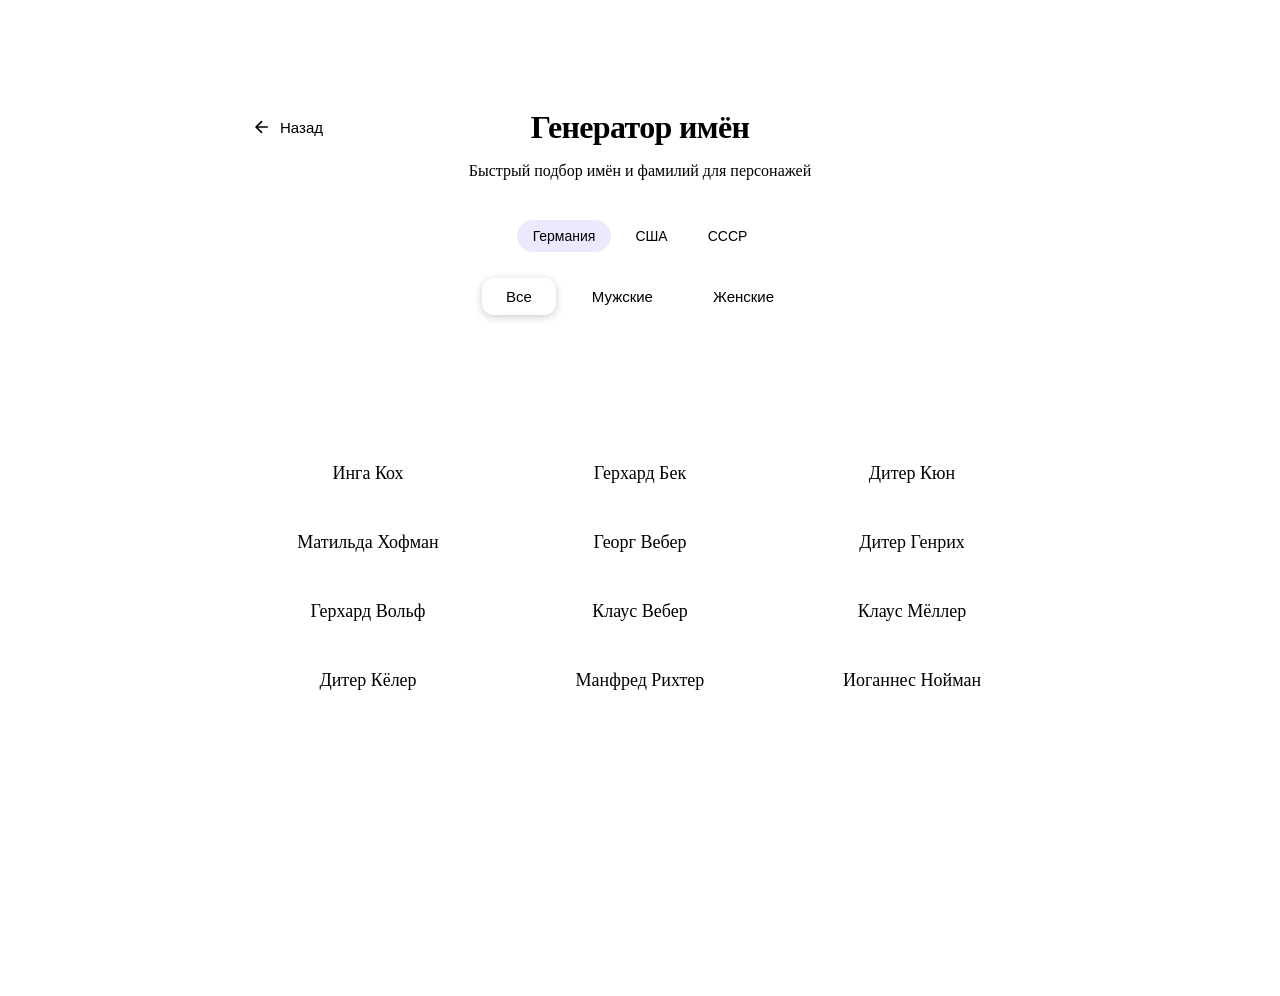
==== names.html @ 882e043f "feat: add USA and USSR factions to name generator" ====
<!DOCTYPE html>
<html lang="ru">
<head>
    <meta charset="UTF-8">
    <meta name="viewport" content="width=device-width, initial-scale=1.0">
    <title>Генератор Имён</title>
    <meta name="description" content="Генератор имён и фамилий для персонажей">
    <link rel="preconnect" href="https://fonts.googleapis.com">
    <link rel="preconnect" href="https://fonts.gstatic.com" crossorigin>
    <link href="https://fonts.googleapis.com/css2?family=Inter:wght@300;400;500;600;700;800;900&display=swap" rel="stylesheet">
    <link rel="stylesheet" href="css/main.css">
    <link rel="stylesheet" href="css/names.css">
</head>
<body>
    <div class="names-screen-wrapper">
        <div class="names-container">
            <header class="names-header">
                <button class="btn-back-absolute" onclick="window.location.href='index.html'">
                    <svg width="20" height="20" viewBox="0 0 24 24" fill="none" stroke="currentColor" stroke-width="2"><path d="M19 12H5M12 19l-7-7 7-7"/></svg>
                    Назад
                </button>
                <h1>Генератор имён</h1>
                <p>Быстрый подбор имён и фамилий для персонажей</p>
            </header>

            <div class="faction-tabs" style="display: flex; gap: 8px; justify-content: center; margin-bottom: 20px; flex-wrap: wrap;">
                <button class="faction-tab-btn active" data-faction="germany">Германия</button>
                <button class="faction-tab-btn" data-faction="usa">США</button>
                <button class="faction-tab-btn" data-faction="ussr">СССР</button>
            </div>

            <div class="controls">
                <button class="control-btn active" data-gender="all">Все</button>
                <button class="control-btn" data-gender="male">Мужские</button>
                <button class="control-btn" data-gender="female">Женские</button>
            </div>

            <button id="generate-btn" class="generate-btn">
                <svg width="24" height="24" viewBox="0 0 24 24" fill="none" stroke="currentColor" stroke-width="2">
                    <path d="M21 12a9 9 0 11-9-9c2.52 0 4.93 1 6.74 2.74L21 8"/>
                    <path d="M21 3v5h-5"/>
                </svg>
                Сгенерировать новые
            </button>

            <div class="results-grid" id="results-grid">
                <!-- Names will be injected here -->
            </div>
        </div>
    </div>

    <script src="js/names.js"></script>
</body>
</html>
---- css/names.css ----
/* Styling for names generator */
.names-screen-wrapper {
    min-height: 100vh;
    padding: 40px 20px;
    display: flex;
    justify-content: center;
    align-items: flex-start;
}

.names-container {
    width: 100%;
    max-width: 800px;
    background: var(--bg-card);
    border-radius: var(--radius-lg);
    box-shadow: var(--shadow-elevated);
    border: 1px solid var(--border);
    padding: 40px;
    position: relative;
    overflow: hidden;
}

.names-container::before {
    content: '';
    position: absolute;
    top: 0;
    left: 0;
    width: 100%;
    height: 4px;
    background: linear-gradient(90deg, var(--accent), var(--accent-secondary));
}

.names-header {
    text-align: center;
    margin-bottom: 40px;
    position: relative;
}

.btn-back-absolute {
    position: absolute;
    top: 0;
    left: 0;
    background: none;
    border: none;
    color: var(--text-secondary);
    display: flex;
    align-items: center;
    gap: 8px;
    font-size: 15px;
    cursor: pointer;
    transition: var(--transition-fast);
    padding: 8px 12px;
    border-radius: 8px;
}

.btn-back-absolute:hover {
    color: var(--text-primary);
    background: var(--bg-elevated);
}

.names-header h1 {
    font-size: 32px;
    color: var(--text-primary);
    margin-bottom: 12px;
    font-weight: 800;
    letter-spacing: -0.02em;
}

.names-header p {
    color: var(--text-secondary);
    font-size: 16px;
}

.faction-tabs {
    display: flex;
    gap: 8px;
    margin-bottom: 24px;
    justify-content: center;
    flex-wrap: wrap;
}

.faction-tab-btn {
    padding: 8px 16px;
    background: transparent;
    border: 1px solid var(--border);
    color: var(--text-secondary);
    border-radius: 20px;
    cursor: pointer;
    font-size: 14px;
    font-weight: 500;
    transition: all 0.2s ease;
}

.faction-tab-btn:hover {
    border-color: var(--border-hover);
    color: var(--text-primary);
}

.faction-tab-btn.active {
    background: rgba(124, 108, 240, 0.15);
    border-color: var(--accent);
    color: var(--accent);
}

.controls {
    display: flex;
    gap: 12px;
    margin-bottom: 30px;
    justify-content: center;
    flex-wrap: wrap;
    background: var(--bg-elevated);
    padding: 6px;
    border-radius: var(--radius);
    width: fit-content;
    margin-left: auto;
    margin-right: auto;
}

.control-btn {
    padding: 10px 24px;
    background: transparent;
    border: none;
    color: var(--text-secondary);
    border-radius: 12px;
    cursor: pointer;
    font-size: 15px;
    font-weight: 500;
    transition: var(--transition-fast);
}

.control-btn:hover {
    color: var(--text-primary);
}

.control-btn.active {
    background: var(--bg-card);
    color: var(--text-primary);
    box-shadow: 0 2px 8px rgba(0,0,0,0.2);
}

.generate-btn {
    padding: 16px 32px;
    background: var(--accent);
    color: white;
    border: none;
    border-radius: var(--radius);
    font-size: 18px;
    font-weight: 600;
    cursor: pointer;
    transition: var(--transition);
    width: 100%;
    margin-bottom: 40px;
    display: flex;
    justify-content: center;
    align-items: center;
    gap: 12px;
}

.generate-btn:hover {
    background: #6a58e6;
    box-shadow: 0 8px 24px var(--accent-glow);
    transform: translateY(-2px);
}

.generate-btn svg {
    transition: transform 0.5s ease;
}

.generate-btn:active svg {
    transform: rotate(180deg);
}

.results-grid {
    display: grid;
    grid-template-columns: repeat(auto-fill, minmax(220px, 1fr));
    gap: 16px;
}

.name-card {
    background: var(--bg-elevated);
    padding: 16px 20px;
    border-radius: var(--radius);
    border: 1px solid var(--border);
    text-align: center;
    font-size: 18px;
    font-weight: 500;
    color: var(--text-primary);
    cursor: pointer;
    transition: var(--transition-fast);
    position: relative;
    overflow: hidden;
}

.name-card:hover {
    border-color: var(--accent);
    background: rgba(124, 108, 240, 0.05);
    transform: translateY(-2px);
    box-shadow: 0 4px 12px rgba(0,0,0,0.2);
}

.name-card::after {
    content: 'Копировать';
    position: absolute;
    inset: 0;
    background: rgba(124, 108, 240, 0.95);
    color: white;
    display: flex;
    align-items: center;
    justify-content: center;
    font-size: 15px;
    font-weight: 600;
    opacity: 0;
    transition: opacity 0.2s;
    backdrop-filter: blur(2px);
}

.name-card:hover::after {
    opacity: 1;
}

.name-card.copied::after {
    content: 'Скопировано!';
    background: #2ea043;
    opacity: 1;
}

@media (max-width: 600px) {
    .names-container {
        padding: 24px;
    }
    .names-header h1 {
        font-size: 24px;
        margin-top: 40px;
    }
    .btn-back-absolute {
        top: -10px;
    }
    .results-grid {
        grid-template-columns: repeat(auto-fill, minmax(100%, 1fr));
    }
}
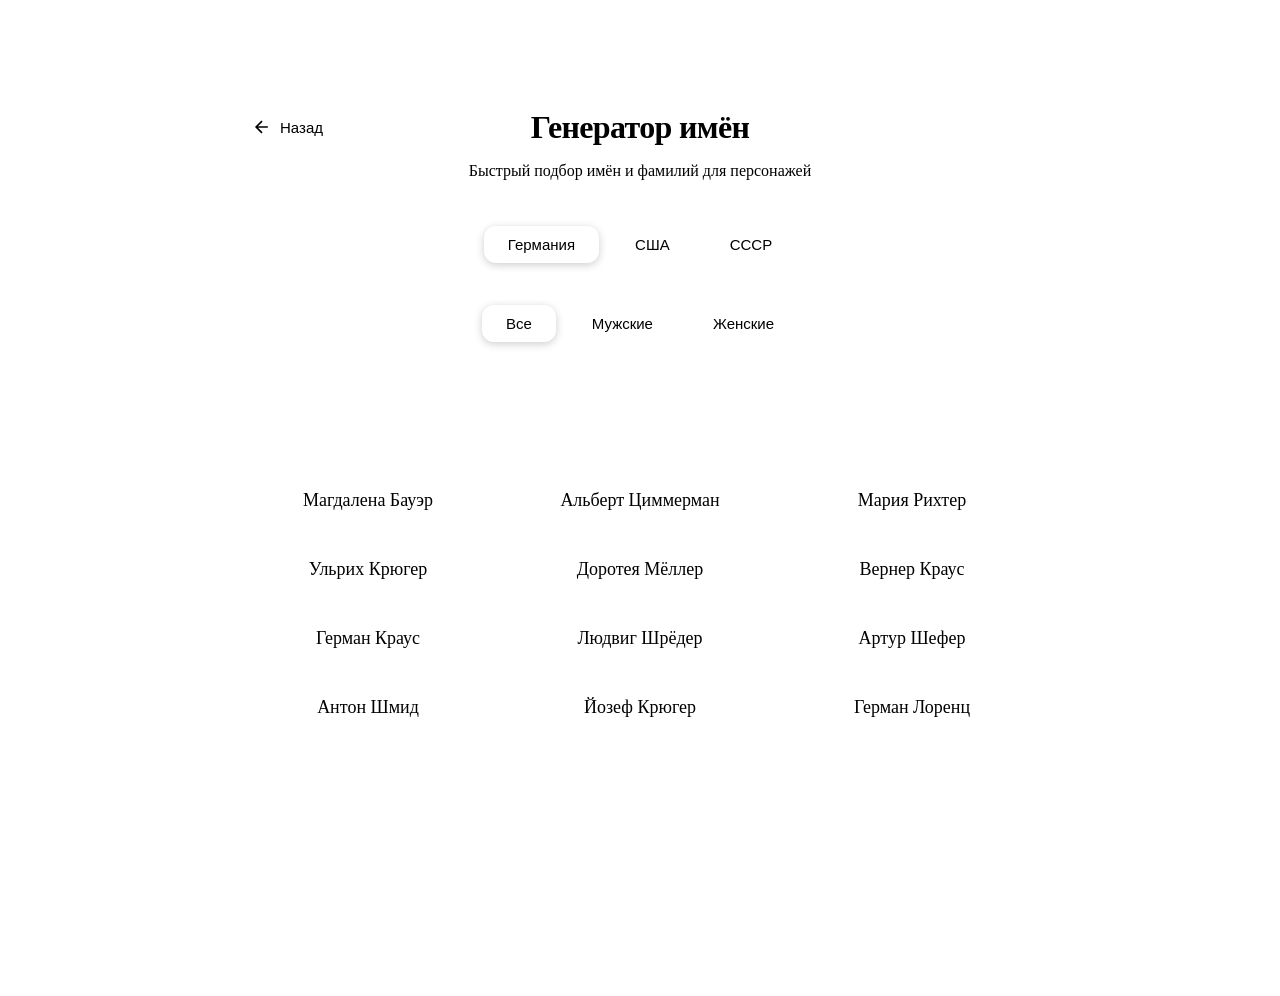
==== commit d1886618: "fix: resolve tab styling and functionality conflict" ====
--- a/names.html
+++ b/names.html
@@ -9,7 +9,7 @@
     <link rel="preconnect" href="https://fonts.gstatic.com" crossorigin>
     <link href="https://fonts.googleapis.com/css2?family=Inter:wght@300;400;500;600;700;800;900&display=swap" rel="stylesheet">
     <link rel="stylesheet" href="css/main.css">
-    <link rel="stylesheet" href="css/names.css">
+    <link rel="stylesheet" href="css/names.css?v=2">
 </head>
 <body>
     <div class="names-screen-wrapper">
@@ -23,13 +23,13 @@
                 <p>Быстрый подбор имён и фамилий для персонажей</p>
             </header>
 
-            <div class="faction-tabs" style="display: flex; gap: 8px; justify-content: center; margin-bottom: 20px; flex-wrap: wrap;">
-                <button class="faction-tab-btn active" data-faction="germany">Германия</button>
-                <button class="faction-tab-btn" data-faction="usa">США</button>
-                <button class="faction-tab-btn" data-faction="ussr">СССР</button>
+            <div class="controls faction-tabs">
+                <button class="control-btn faction-tab-btn active" data-faction="germany">Германия</button>
+                <button class="control-btn faction-tab-btn" data-faction="usa">США</button>
+                <button class="control-btn faction-tab-btn" data-faction="ussr">СССР</button>
             </div>
 
-            <div class="controls">
+            <div class="controls gender-tabs">
                 <button class="control-btn active" data-gender="all">Все</button>
                 <button class="control-btn" data-gender="male">Мужские</button>
                 <button class="control-btn" data-gender="female">Женские</button>
@@ -49,6 +49,6 @@
         </div>
     </div>
 
-    <script src="js/names.js"></script>
+    <script src="js/names.js?v=2"></script>
 </body>
 </html>
